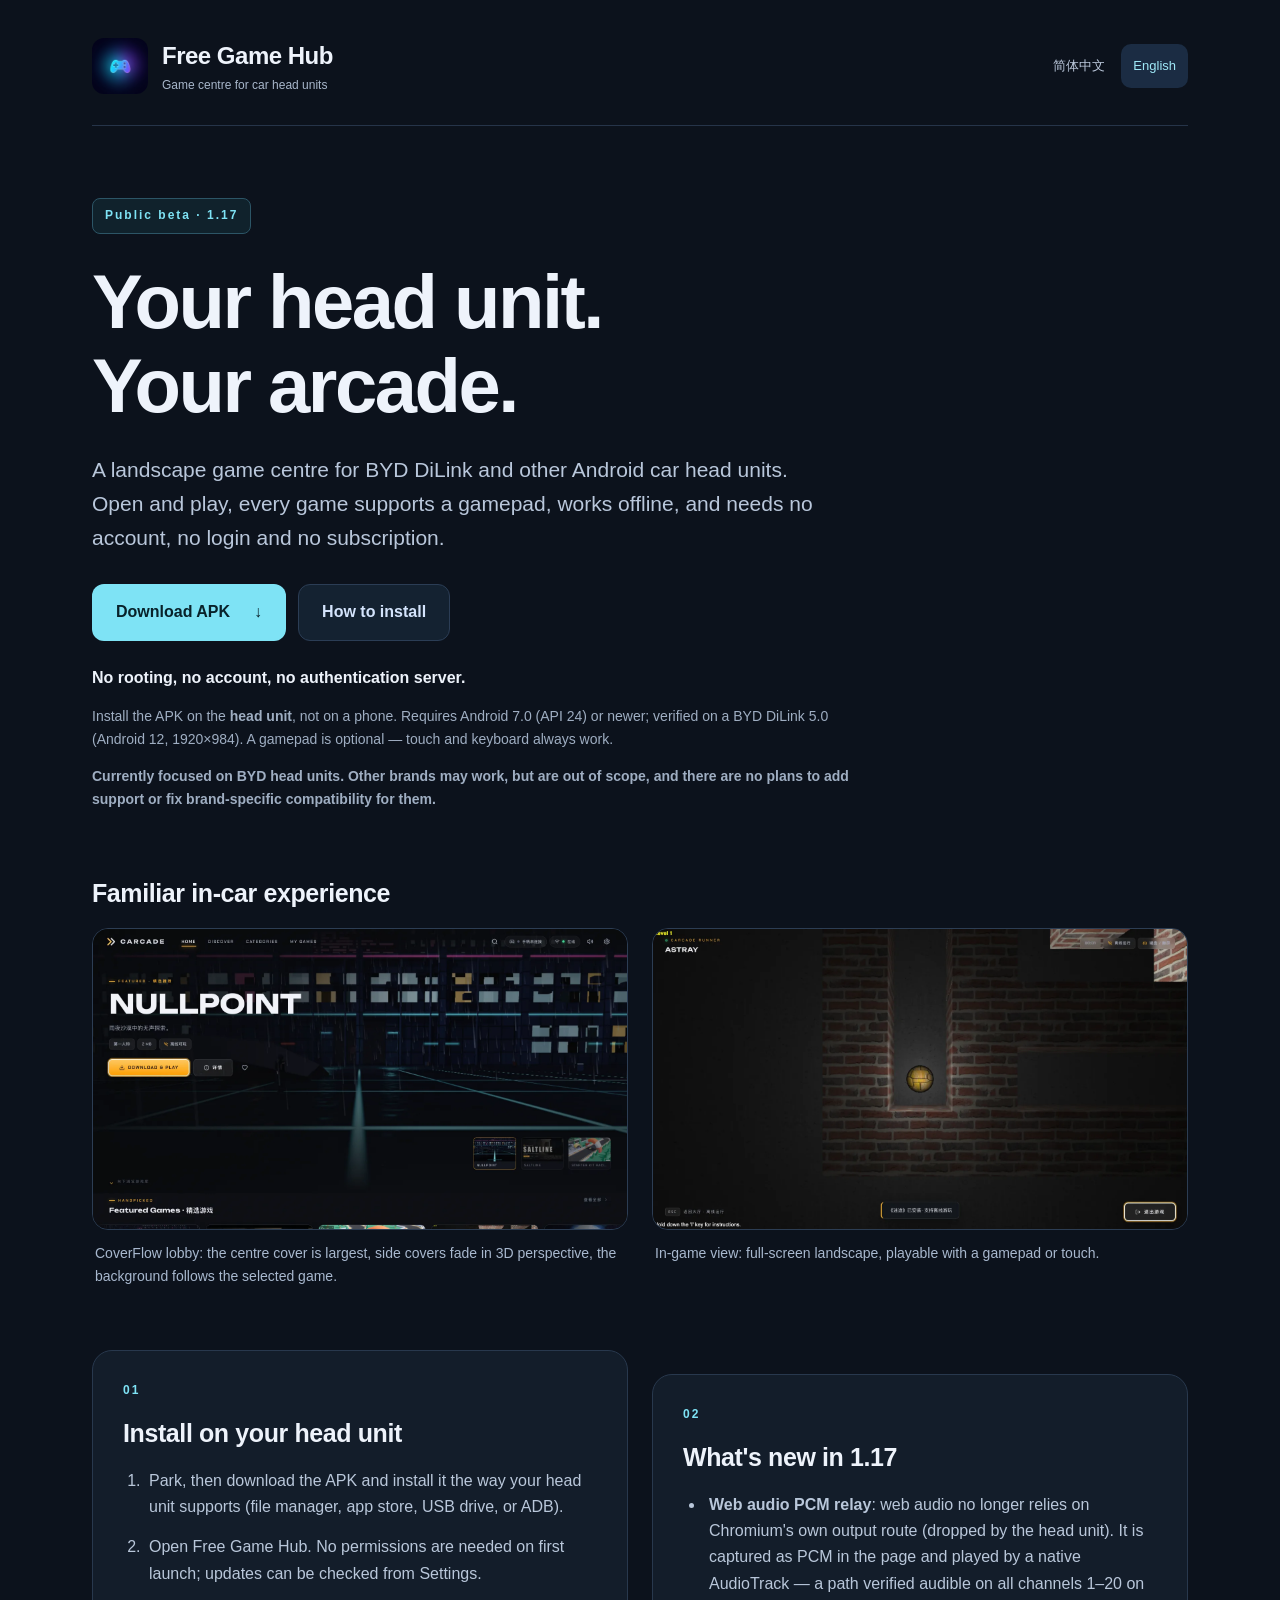
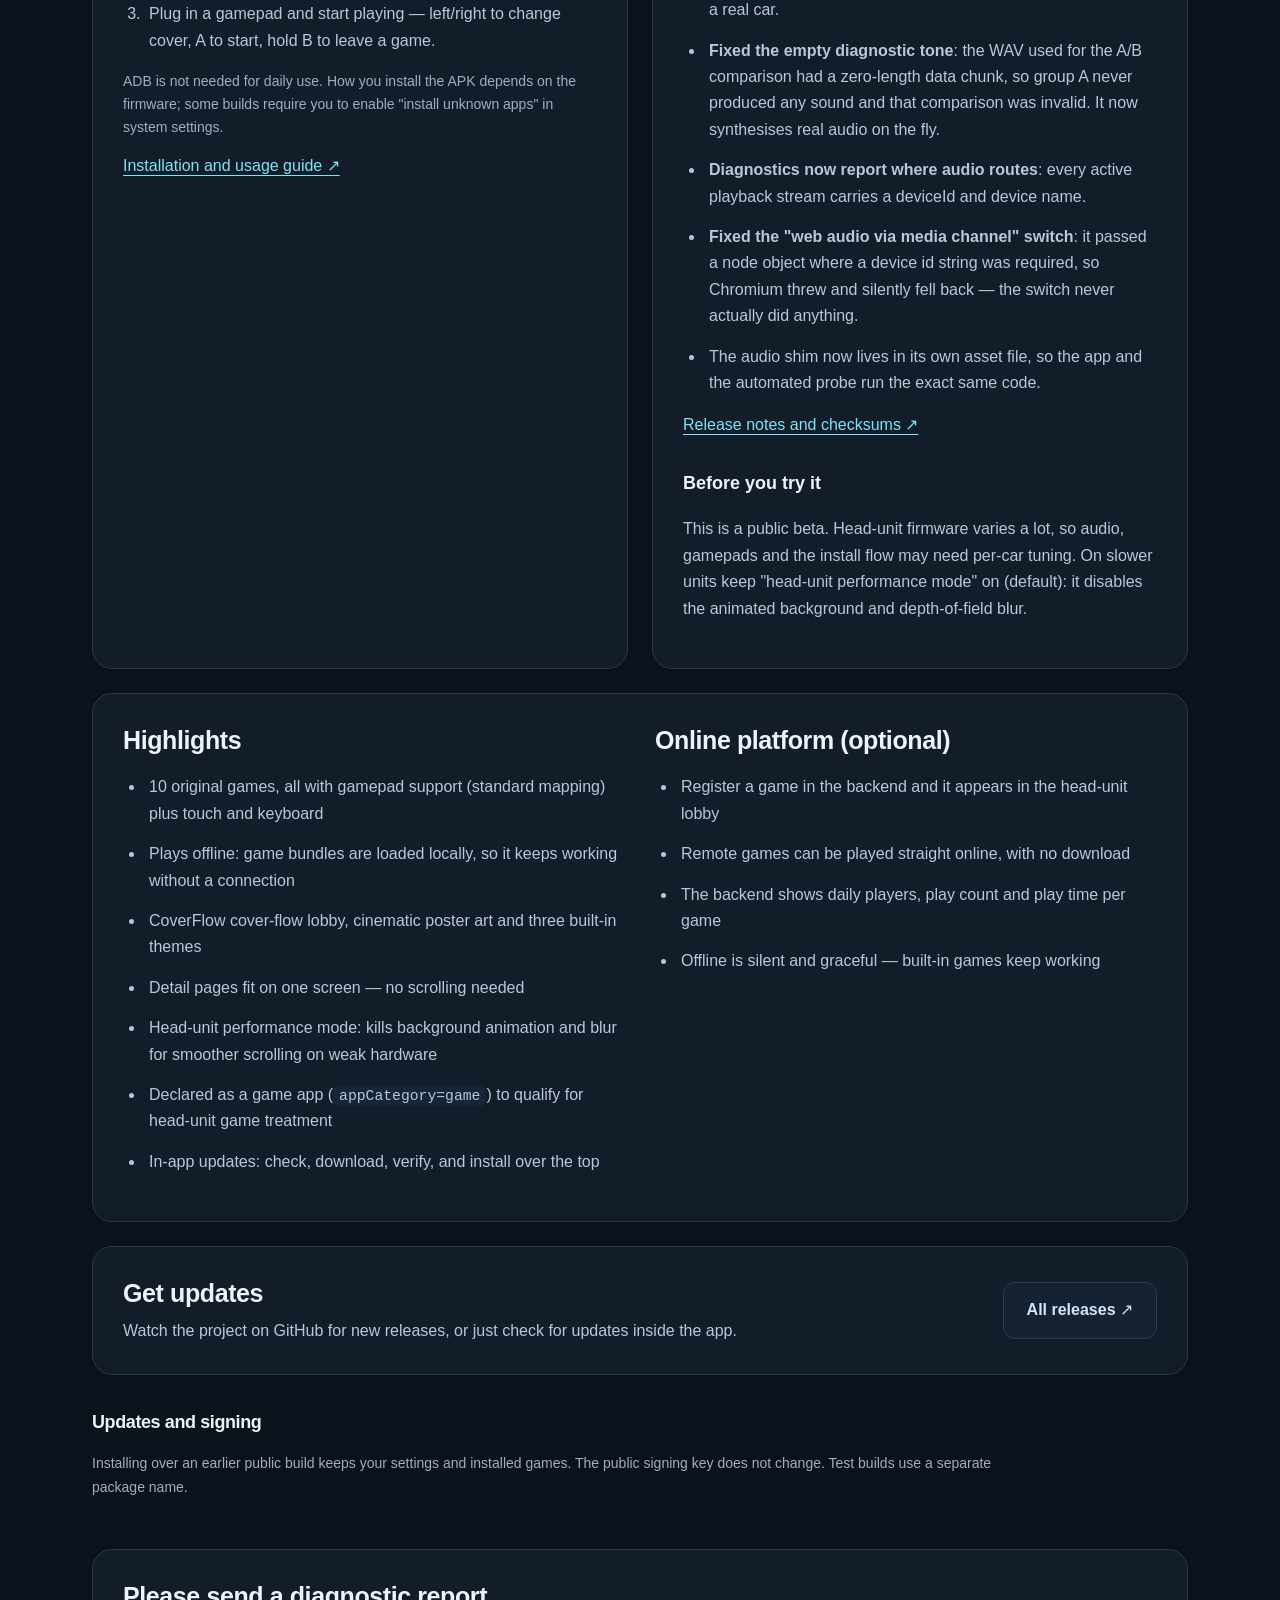
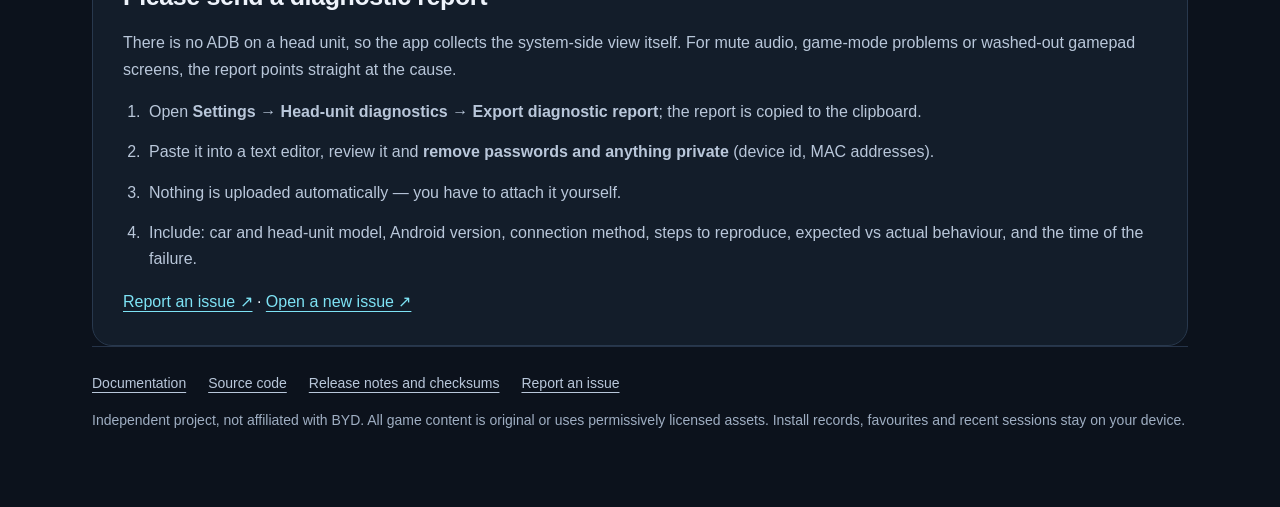
==== docs/en/index.html @ a425d10e "docs: 站点移到 docs/ 以启用 GitHub Pages（Pages 仅支持 / 或 /docs）" ====
<!doctype html>
<html lang="en" dir="ltr">
<head>
<meta charset="utf-8">
<meta name="viewport" content="width=device-width,initial-scale=1">
<title>Free Game Hub · Game centre for Android head units</title>
<meta name="description" content="Free Game Hub — a landscape game centre for BYD and other Android car head units. Open and play, full gamepad support, playable offline, no account required.">
<meta name="theme-color" content="#0c121c">
<link rel="icon" href="../assets/icon.png" type="image/png">
<link rel="stylesheet" href="../assets/site.css">
<script src="../assets/downloads.js" defer></script>
<link rel="canonical" href="https://hacksmo.github.io/free-game-hub/en/">
<meta property="og:title" content="Free Game Hub — Game centre for Android head units">
<meta property="og:description" content="Open and play. Full gamepad support, playable offline, no account.">
<meta property="og:image" content="https://hacksmo.github.io/free-game-hub/assets/lobby.webp">
<meta property="og:type" content="website">
</head>
<body><main>

<header>
  <a class="brand" href="../">
    <img src="../assets/icon.png" width="56" height="56" alt="">
    <span><strong>Free Game Hub</strong><small>Game centre for car head units</small></span>
  </a>
  <nav class="languages" aria-label="Language">
    <a href="../" lang="zh-Hans" hreflang="zh-Hans" dir="auto">简体中文</a>
    <a href="./" lang="en" hreflang="en" dir="auto" aria-current="page">English</a>
  </nav>
</header>

<section class="hero">
  <div class="meta">
    <span class="badge">Public beta · <bdi id="ver">1.17</bdi></span>
  </div>
  <h1>Your head unit.<br>Your arcade.</h1>
  <p class="intro">A landscape game centre for BYD DiLink and other Android car head units. Open and play, every game supports a gamepad, works offline, and needs no account, no login and no subscription.</p>
  <div class="actions">
    <a class="button" id="dl" href="https://github.com/hacksmo/free-game-hub/releases/latest">Download APK <span aria-hidden="true">↓</span></a>
    <a class="button secondary" href="#install">How to install</a>
  </div>
  <p class="promise">No rooting, no account, no authentication server.</p>
  <p class="note">Install the APK on the <strong>head unit</strong>, not on a phone. Requires Android 7.0 (API 24) or newer; verified on a BYD DiLink 5.0 (Android 12, 1920×984). A gamepad is optional — touch and keyboard always work.</p>
  <p class="note support-scope"><strong>Currently focused on BYD head units. Other brands may work, but are out of scope, and there are no plans to add support or fix brand-specific compatibility for them.</strong></p>
</section>

<section class="gallery">
  <h2>Familiar in-car experience</h2>
  <div class="screens">
    <figure>
      <a href="../assets/lobby.webp"><img src="../assets/lobby.webp" width="1600" height="900" loading="lazy" alt="CoverFlow lobby: the centre cover is largest, side covers fade in 3D perspective, the background follows the selected game."></a>
      <figcaption>CoverFlow lobby: the centre cover is largest, side covers fade in 3D perspective, the background follows the selected game.</figcaption>
    </figure>
    <figure>
      <a href="../assets/game.webp"><img src="../assets/game.webp" width="1600" height="900" loading="lazy" alt="In-game view: full-screen landscape, playable with a gamepad or touch."></a>
      <figcaption>In-game view: full-screen landscape, playable with a gamepad or touch.</figcaption>
    </figure>
  </div>
</section>

<div class="grid">
  <section class="card" id="install">
    <span class="eyebrow">01</span>
    <h2>Install on your head unit</h2>
    <ol>
      <li>Park, then download the APK and install it the way your head unit supports (file manager, app store, USB drive, or ADB).</li>
      <li>Open Free Game Hub. No permissions are needed on first launch; updates can be checked from Settings.</li>
      <li>Plug in a gamepad and start playing — left/right to change cover, A to start, hold B to leave a game.</li>
    </ol>
    <p class="note">ADB is not needed for daily use. How you install the APK depends on the firmware; some builds require you to enable "install unknown apps" in system settings.</p>
    <a href="https://github.com/hacksmo/free-game-hub#下载与安装">Installation and usage guide ↗</a>
  </section>

  <section class="card">
    <span class="eyebrow">02</span>
    <h2>What's new in 1.17</h2>
    <ul>
      <li><strong>Web audio PCM relay</strong>: web audio no longer relies on Chromium's own output route (dropped by the head unit). It is captured as PCM in the page and played by a native AudioTrack — a path verified audible on all channels 1–20 on a real car.</li>
      <li><strong>Fixed the empty diagnostic tone</strong>: the WAV used for the A/B comparison had a zero-length data chunk, so group A never produced any sound and that comparison was invalid. It now synthesises real audio on the fly.</li>
      <li><strong>Diagnostics now report where audio routes</strong>: every active playback stream carries a deviceId and device name.</li>
      <li><strong>Fixed the "web audio via media channel" switch</strong>: it passed a node object where a device id string was required, so Chromium threw and silently fell back — the switch never actually did anything.</li>
      <li>The audio shim now lives in its own asset file, so the app and the automated probe run the exact same code.</li>
    </ul>
    <a href="https://github.com/hacksmo/free-game-hub/releases/tag/v1.17">Release notes and checksums ↗</a>
    <h3>Before you try it</h3>
    <p>This is a public beta. Head-unit firmware varies a lot, so audio, gamepads and the install flow may need per-car tuning. On slower units keep "head-unit performance mode" on (default): it disables the animated background and depth-of-field blur.</p>
  </section>
</div>

<section class="card">
  <div class="grid2">
    <div>
      <h2>Highlights</h2>
      <ul>
        <li>10 original games, all with gamepad support (standard mapping) plus touch and keyboard</li>
        <li>Plays offline: game bundles are loaded locally, so it keeps working without a connection</li>
        <li>CoverFlow cover-flow lobby, cinematic poster art and three built-in themes</li>
        <li>Detail pages fit on one screen — no scrolling needed</li>
        <li>Head-unit performance mode: kills background animation and blur for smoother scrolling on weak hardware</li>
        <li>Declared as a game app (<code>appCategory=game</code>) to qualify for head-unit game treatment</li>
        <li>In-app updates: check, download, verify, and install over the top</li>
      </ul>
    </div>
    <div>
      <h2>Online platform (optional)</h2>
      <ul>
        <li>Register a game in the backend and it appears in the head-unit lobby</li>
        <li>Remote games can be played straight online, with no download</li>
        <li>The backend shows daily players, play count and play time per game</li>
        <li>Offline is silent and graceful — built-in games keep working</li>
      </ul>
    </div>
  </div>
</section>

<section class="card updates">
  <div>
    <h2>Get updates</h2>
    <p>Watch the project on GitHub for new releases, or just check for updates inside the app.</p>
  </div>
  <a class="button secondary" href="https://github.com/hacksmo/free-game-hub/releases">All releases ↗</a>
</section>

<section class="signing">
  <h2>Updates and signing</h2>
  <p>Installing over an earlier public build keeps your settings and installed games. The public signing key does not change. Test builds use a separate package name.</p>
</section>

<section class="card">
  <h2>Please send a diagnostic report</h2>
  <p>There is no ADB on a head unit, so the app collects the system-side view itself. For mute audio, game-mode problems or washed-out gamepad screens, the report points straight at the cause.</p>
  <ol>
    <li>Open <strong>Settings → Head-unit diagnostics → Export diagnostic report</strong>; the report is copied to the clipboard.</li>
    <li>Paste it into a text editor, review it and <strong>remove passwords and anything private</strong> (device id, MAC addresses).</li>
    <li>Nothing is uploaded automatically — you have to attach it yourself.</li>
    <li>Include: car and head-unit model, Android version, connection method, steps to reproduce, expected vs actual behaviour, and the time of the failure.</li>
  </ol>
  <a href="https://github.com/hacksmo/free-game-hub/issues">Report an issue ↗</a> · <a href="https://github.com/hacksmo/free-game-hub/issues/new">Open a new issue ↗</a>
</section>

<footer>
  <nav>
    <a href="https://github.com/hacksmo/free-game-hub/blob/main/README.md">Documentation</a>
    <a href="https://github.com/hacksmo/free-game-hub">Source code</a>
    <a href="https://github.com/hacksmo/free-game-hub/releases/tag/v1.17">Release notes and checksums</a>
    <a href="https://github.com/hacksmo/free-game-hub/issues">Report an issue</a>
  </nav>
  <p>Independent project, not affiliated with BYD. All game content is original or uses permissively licensed assets. Install records, favourites and recent sessions stay on your device.</p>
</footer>

</main></body></html>
---- docs/assets/site.css ----
/* Free Game Hub 站点样式 —— 参考 DiPlay 的深色单页风格，但配色走项目的霓虹街机主题。 */

:root {
  color-scheme: dark;
  font-family: Inter, -apple-system, BlinkMacSystemFont, "Segoe UI", "PingFang SC",
               "Microsoft YaHei", Arial, sans-serif;
  background: #0c121c;
  color: #eef3fb;
  font-synthesis: none;
}

* { box-sizing: border-box; }
html { scroll-behavior: smooth; }
body { margin: 0; line-height: 1.65; }

main { max-width: 1160px; margin: auto; padding: 36px 32px; }

a { color: #7ee3f5; text-underline-offset: 4px; }
a:focus-visible { outline: 3px solid #7ee3f5; outline-offset: 5px; }

/* ---- 页头 ---- */
header {
  display: flex; align-items: center; justify-content: space-between;
  gap: 24px; flex-wrap: wrap;
  padding-bottom: 30px; border-bottom: 1px solid #263449;
}
.brand { display: flex; align-items: center; gap: 14px; text-decoration: none; color: inherit; }
.brand img { border-radius: 12px; }
.brand strong { font-size: 24px; letter-spacing: -.5px; }
.brand small { display: block; color: #a8b7cb; font-size: 12px; }
.languages { display: flex; flex-wrap: wrap; gap: 4px; }
.languages a {
  font-size: 13px; min-height: 44px; display: flex; align-items: center;
  padding: 8px 12px; border-radius: 10px; text-decoration: none; color: #bdcadd;
}
.languages a[aria-current] { background: #1b2c43; color: #9fe8f7; }

/* ---- 首屏 ---- */
.hero { padding: 72px 0 52px; max-width: 850px; }
.badge, .eyebrow { font-size: 12px; font-weight: 700; letter-spacing: 2px; color: #7ee3f5; }
.badge { padding: 7px 12px; background: #10222c; border: 1px solid #2c5566; border-radius: 8px; }

h1 { font-size: clamp(40px, 6.5vw, 76px); line-height: 1.1; letter-spacing: -2.5px; margin: 26px 0; }
h2 { font-size: 25px; line-height: 1.3; letter-spacing: -.4px; margin: 0 0 18px; }
h3 { font-size: 18px; margin-top: 30px; }
.intro { font-size: 21px; line-height: 1.6; color: #b9c7db; max-width: 740px; }

.actions { display: flex; gap: 12px; flex-wrap: wrap; margin: 30px 0 24px; }
.button {
  display: inline-flex; align-items: center; justify-content: center; gap: 24px;
  background: #7ee3f5; color: #08222a; border: 1px solid transparent;
  border-radius: 12px; padding: 14px 23px; min-height: 52px;
  text-decoration: none; font-weight: 650;
}
.button:hover { background: #a2edfa; }
.button.secondary { background: #142231; border-color: #2b3d55; color: #d4e4fc; }
.button.secondary:hover { background: #1d3145; }

.promise { font-size: 16px; font-weight: 600; margin-bottom: 8px; }
.note { font-size: 14px; color: #9faec2; max-width: 760px; }
code {
  font-family: ui-monospace, Menlo, Consolas, monospace;
  font-size: .92em; background: #17253a; padding: 2px 6px; border-radius: 5px;
}

/* ---- 截图 ---- */
.gallery { margin-bottom: 50px; }
.screens { display: grid; grid-template-columns: 1fr 1fr; gap: 24px; }
figure { margin: 0; min-width: 0; }
figure img {
  width: 100%; height: auto; display: block;
  border: 1px solid #2c3d53; border-radius: 16px; background: #121b29;
}
figcaption { font-size: 14px; color: #a8b8ce; padding: 12px 3px; }

/* ---- 卡片 ---- */
.grid { display: grid; grid-template-columns: 1fr 1fr; gap: 24px; }
.grid2 { display: grid; grid-template-columns: 1fr 1fr; gap: 30px; }
.card { background: #131d2a; border: 1px solid #28384d; border-radius: 20px; padding: 30px; }
.card + .card, .grid + .card, .card + .grid { margin-top: 24px; }
.eyebrow { display: block; margin-bottom: 16px; }

li { padding-inline-start: 4px; margin-bottom: 14px; }
ol, ul { padding-inline-start: 22px; color: #b9c7da; }
.card p { color: #b9c7da; }
.card p.note { color: #9faec2; }
/* 完整诊断 URL 在窄屏也要能读 */
.card p { overflow-wrap: anywhere; }

/* ---- 更新条 ---- */
.updates { display: flex; align-items: center; justify-content: space-between; gap: 28px; margin-top: 24px; }
.updates h2 { margin-bottom: 8px; }
.updates p { margin: 0; }
.updates .button { flex-shrink: 0; }

/* ---- 签名与页脚 ---- */
.signing { padding: 36px 0; max-width: 900px; }
.signing h2 { font-size: 18px; }
.signing p, footer { font-size: 14px; color: #9faec2; }
footer { border-top: 1px solid #263449; padding: 25px 0; }
footer nav { display: flex; flex-wrap: wrap; gap: 22px; }
footer a { color: #b9c7da; }

/* ---- 版本号旁的下载量 ---- */
.meta { display: flex; flex-wrap: wrap; align-items: center; gap: 10px; }
.downloads {
  font-size: 13px; color: #b9c7db; padding: 6px 12px;
  border: 1px solid #263449; border-radius: 8px;
}
.downloads bdi { color: #eef3fb; font-weight: 700; font-variant-numeric: tabular-nums; }

@media (max-width: 700px) {
  main { padding: 24px 20px; }
  .hero { padding: 42px 0 30px; }
  h1 { letter-spacing: -1px; }
  .intro { font-size: 18px; }
  .screens, .grid, .grid2 { grid-template-columns: 1fr; }
  .card { padding: 24px; }
  .updates { align-items: flex-start; flex-direction: column; }
  header { gap: 18px; }
  .languages a { padding: 8px 10px; }
  .gallery { margin-bottom: 32px; }
}

@media (prefers-reduced-motion: reduce) {
  html { scroll-behavior: auto; }
}
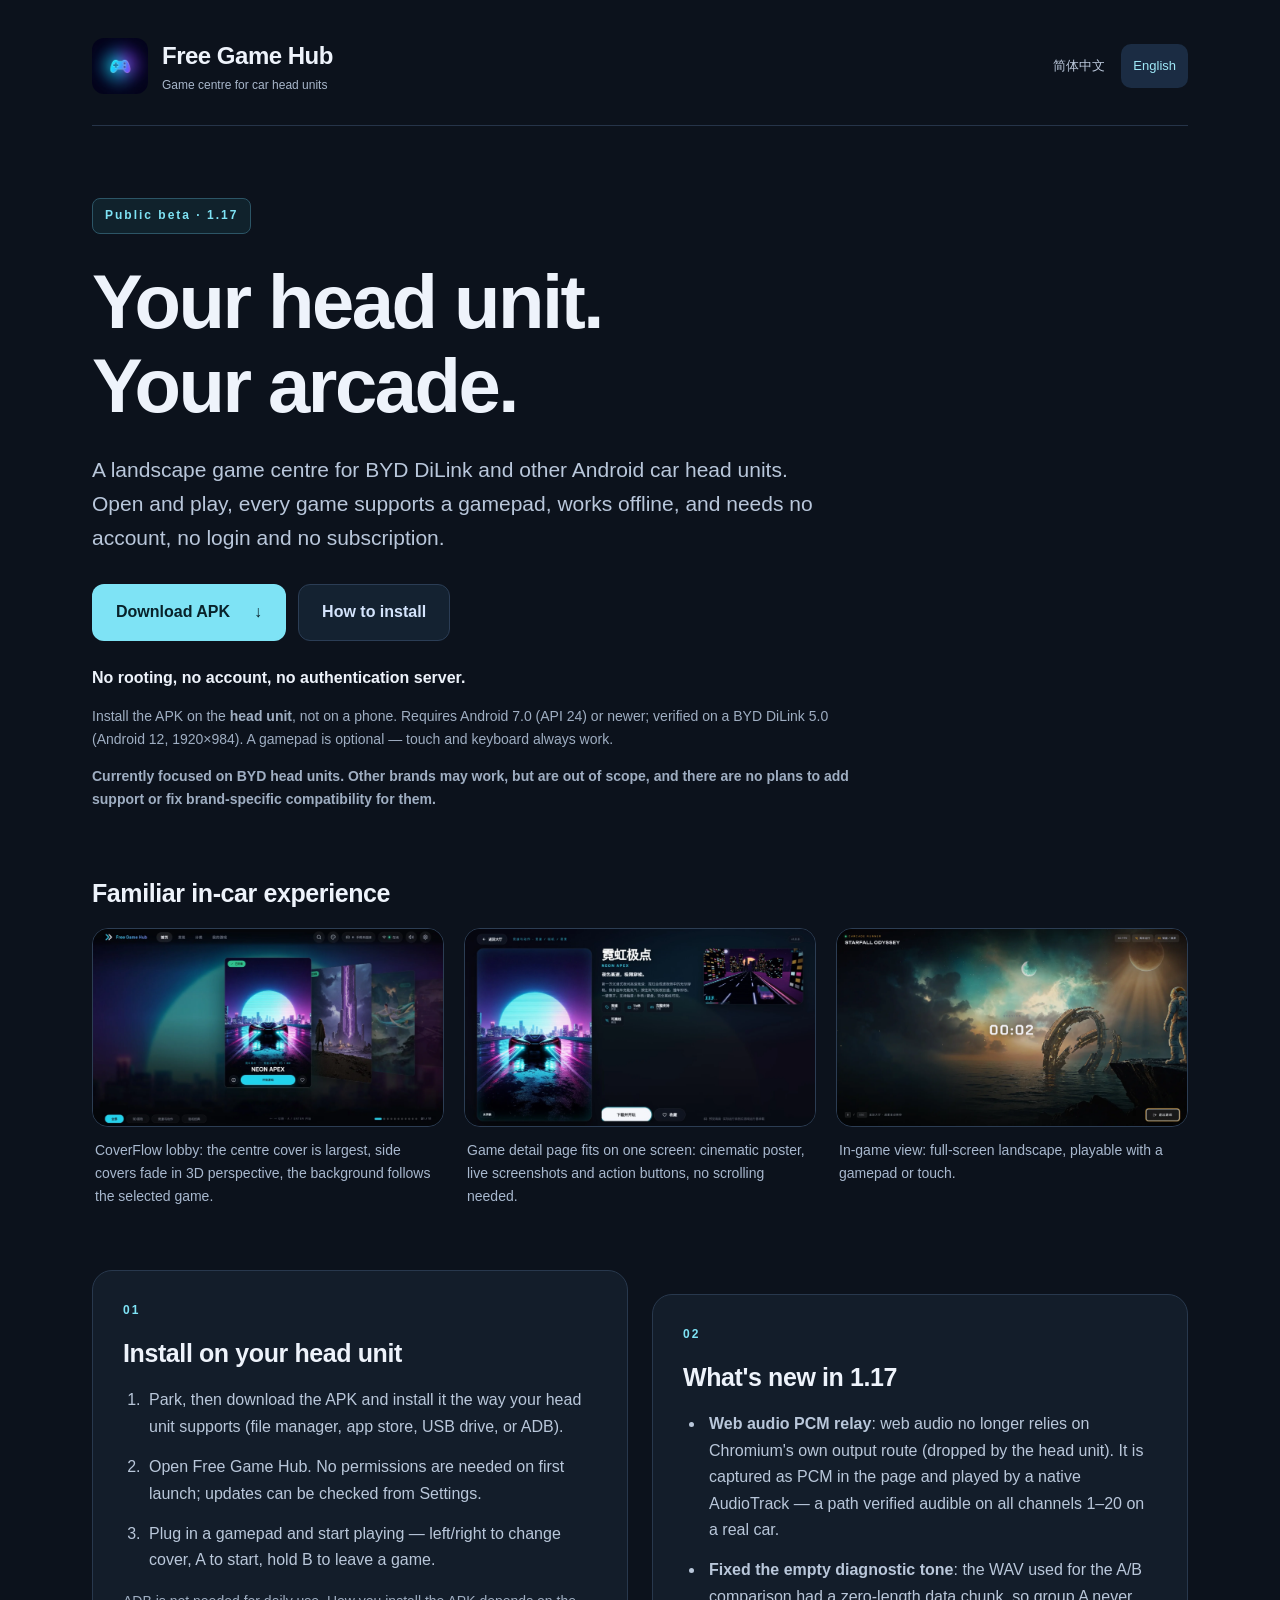
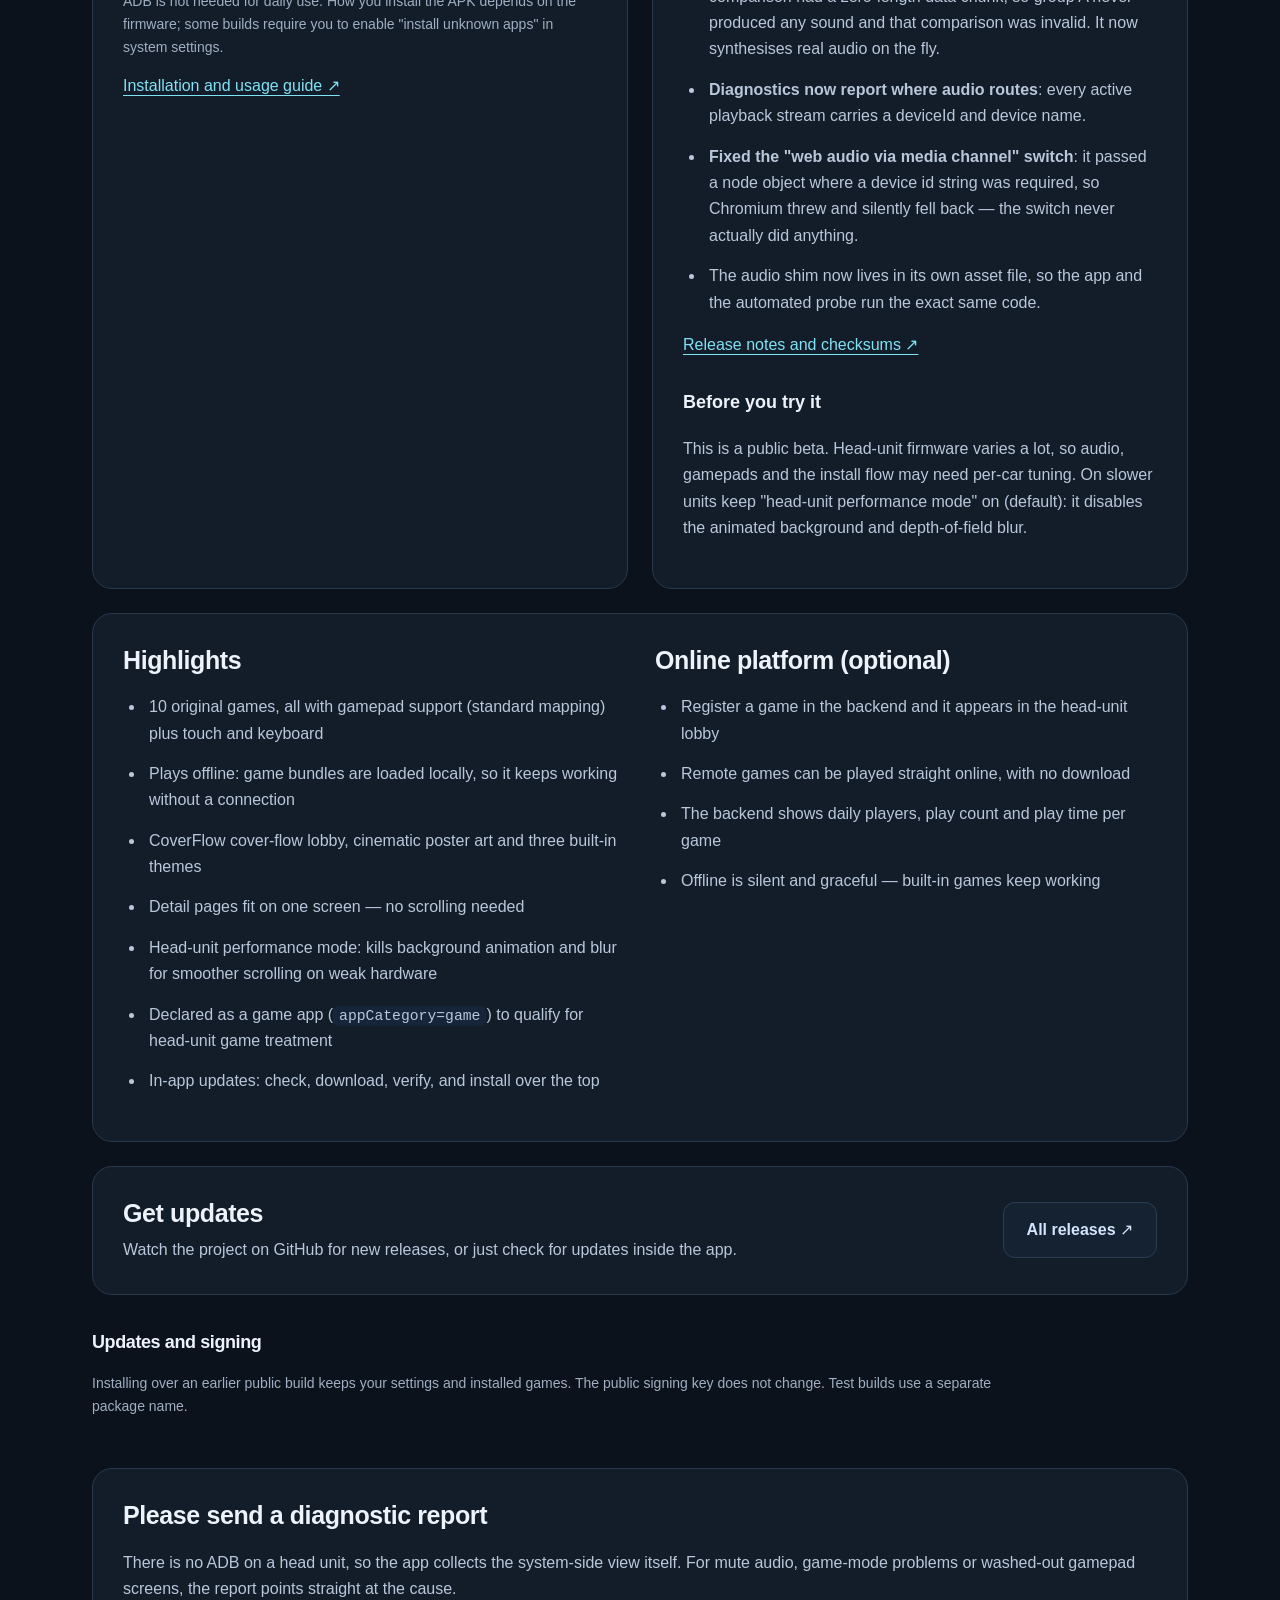
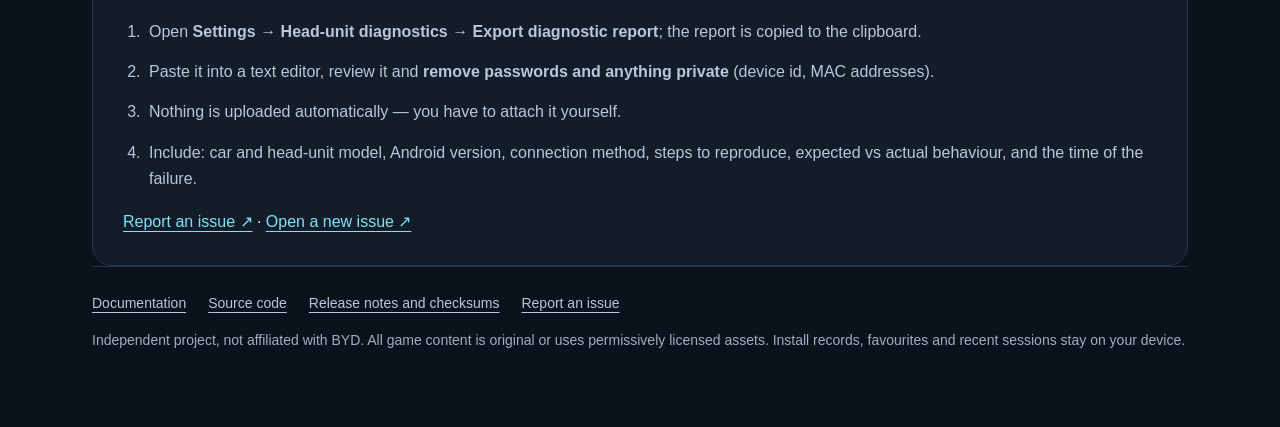
==== commit 24d15ab5: "docs(站点): 换成最漂亮的三张实机图（大厅传送带/霓虹极点详情页/游戏内画面） - 大厅改用 v16-lobby-neon：NEON APEX 中央封面 + 两侧 3D 透视 + 背景光晕 - " ====
--- a/docs/en/index.html
+++ b/docs/en/index.html
@@ -47,11 +47,15 @@
   <h2>Familiar in-car experience</h2>
   <div class="screens">
     <figure>
-      <a href="../assets/lobby.webp"><img src="../assets/lobby.webp" width="1600" height="900" loading="lazy" alt="CoverFlow lobby: the centre cover is largest, side covers fade in 3D perspective, the background follows the selected game."></a>
+      <a href="../assets/lobby.webp"><img src="../assets/lobby.webp" width="1800" height="1013" loading="lazy" alt="CoverFlow lobby: the centre cover is largest, side covers fade in 3D perspective, the background follows the selected game."></a>
       <figcaption>CoverFlow lobby: the centre cover is largest, side covers fade in 3D perspective, the background follows the selected game.</figcaption>
     </figure>
     <figure>
-      <a href="../assets/game.webp"><img src="../assets/game.webp" width="1600" height="900" loading="lazy" alt="In-game view: full-screen landscape, playable with a gamepad or touch."></a>
+      <a href="../assets/detail.webp"><img src="../assets/detail.webp" width="1800" height="1013" loading="lazy" alt="Game detail page fits on one screen: cinematic poster, live screenshots and action buttons, no scrolling needed."></a>
+      <figcaption>Game detail page fits on one screen: cinematic poster, live screenshots and action buttons, no scrolling needed.</figcaption>
+    </figure>
+    <figure>
+      <a href="../assets/game.webp"><img src="../assets/game.webp" width="1800" height="1013" loading="lazy" alt="In-game view: full-screen landscape, playable with a gamepad or touch."></a>
       <figcaption>In-game view: full-screen landscape, playable with a gamepad or touch.</figcaption>
     </figure>
   </div>
--- a/docs/assets/site.css
+++ b/docs/assets/site.css
@@ -65,7 +65,8 @@
 
 /* ---- 截图 ---- */
 .gallery { margin-bottom: 50px; }
-.screens { display: grid; grid-template-columns: 1fr 1fr; gap: 24px; }
+/* 三张图并排：大厅 / 详情页 / 游戏内 */
+.screens { display: grid; grid-template-columns: repeat(3, 1fr); gap: 20px; }
 figure { margin: 0; min-width: 0; }
 figure img {
   width: 100%; height: auto; display: block;
@@ -109,6 +110,12 @@
 }
 .downloads bdi { color: #eef3fb; font-weight: 700; font-variant-numeric: tabular-nums; }
 
+/* 中屏：截图改两列（大厅那张仍占满整行，它是主视觉） */
+@media (max-width: 980px) {
+  .screens { grid-template-columns: 1fr 1fr; }
+  .screens figure:first-child { grid-column: 1 / -1; }
+}
+
 @media (max-width: 700px) {
   main { padding: 24px 20px; }
   .hero { padding: 42px 0 30px; }
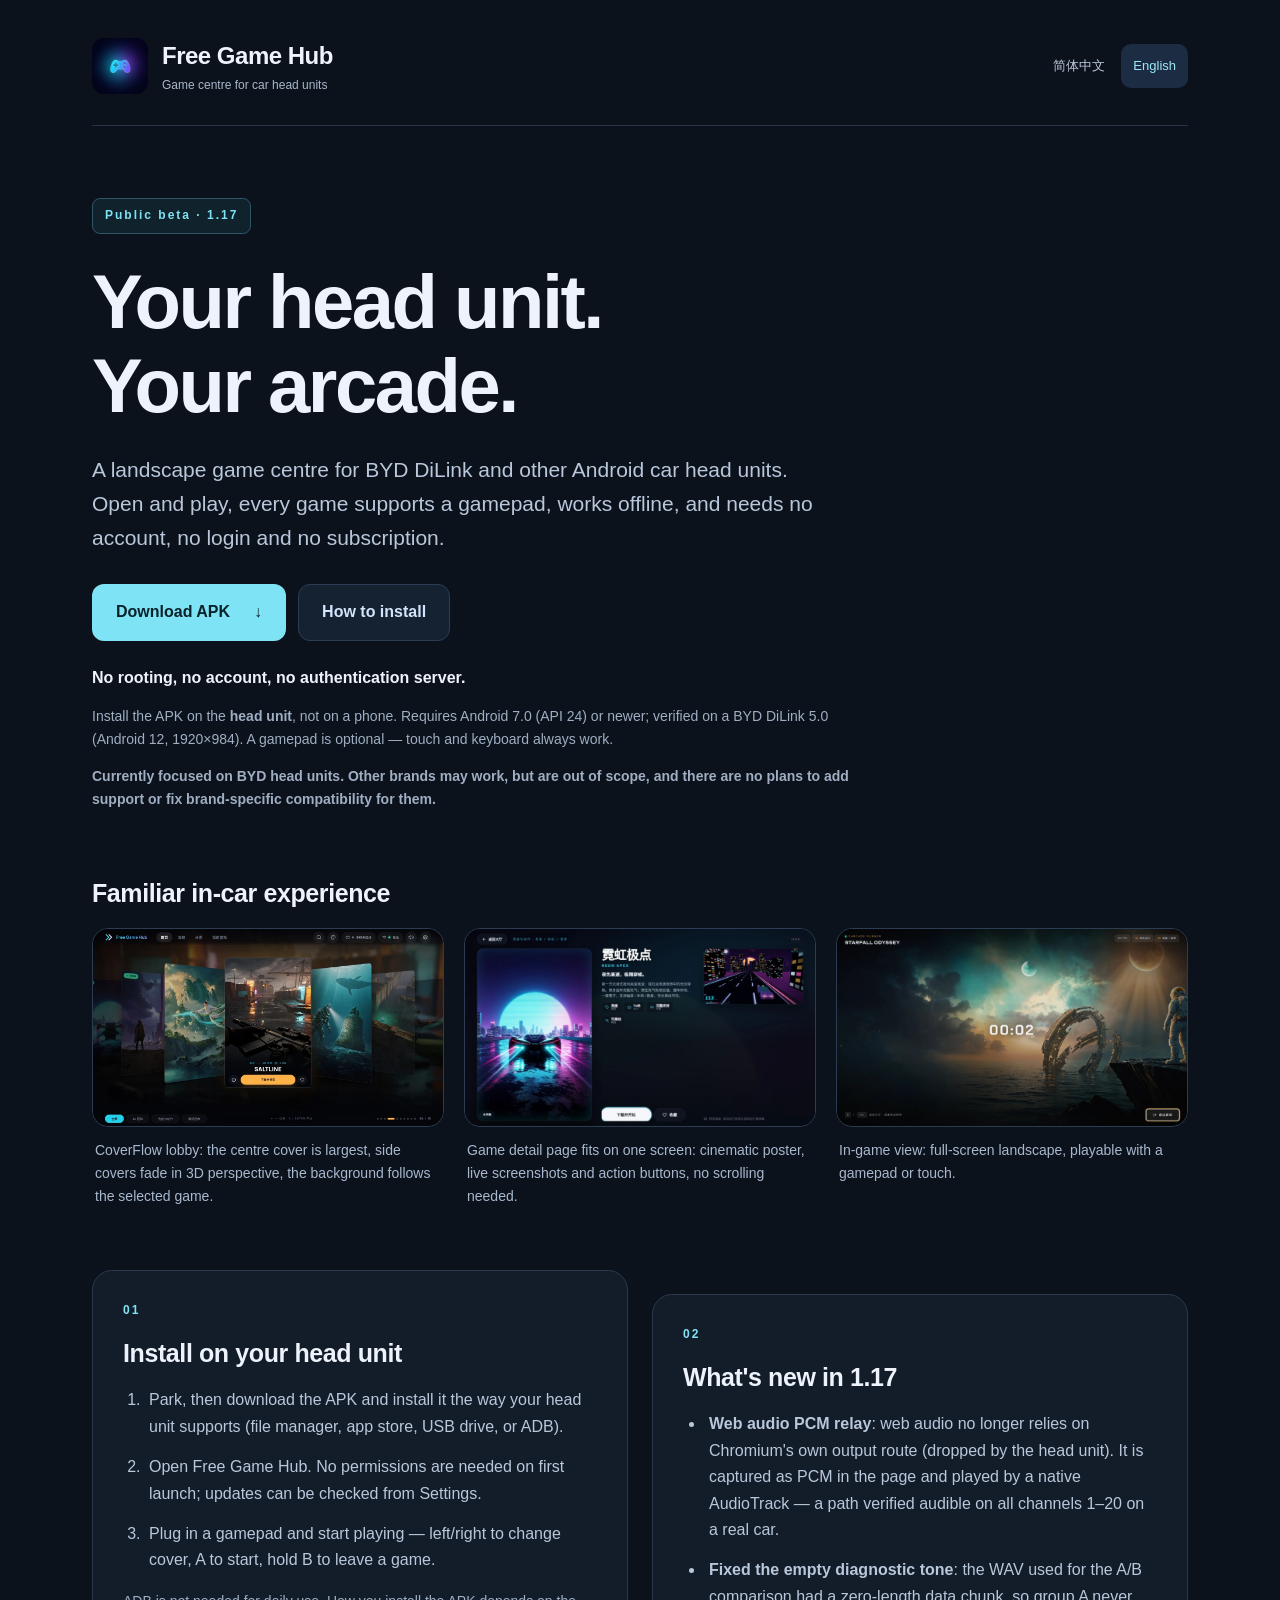
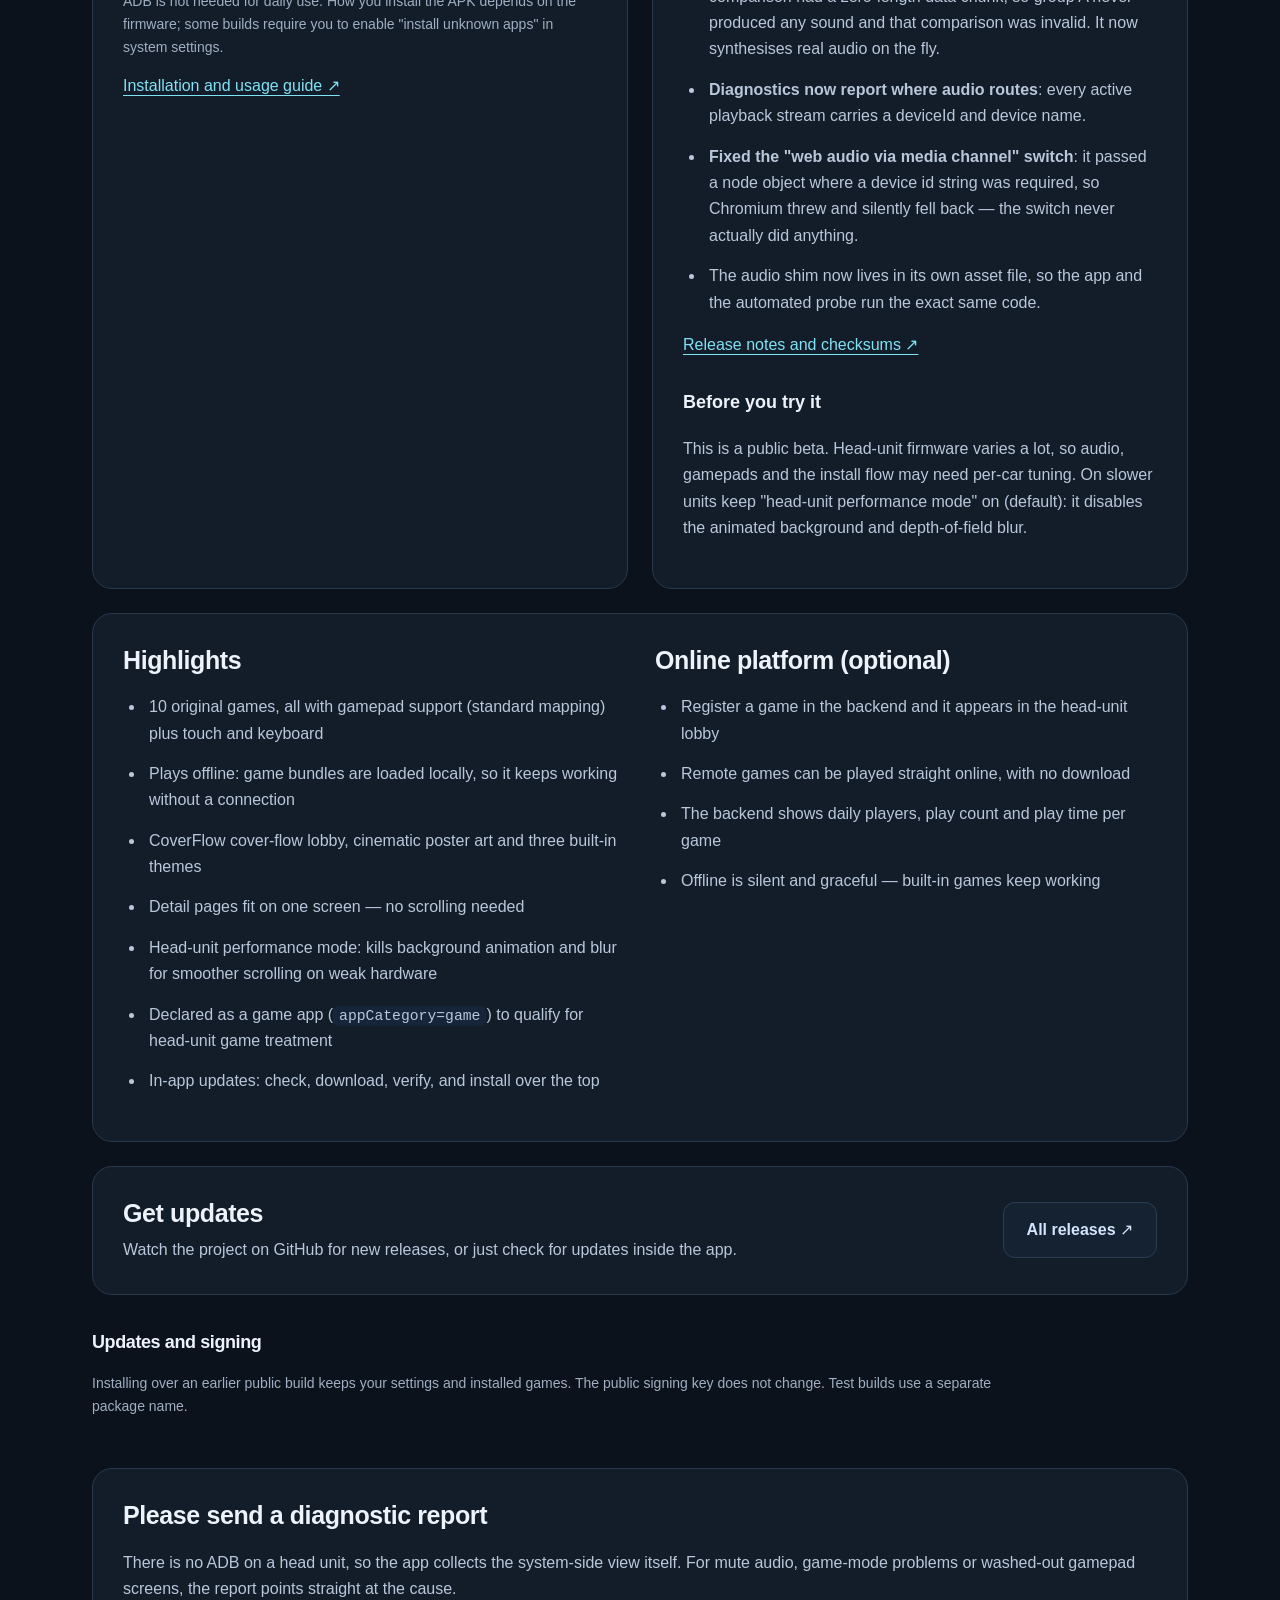
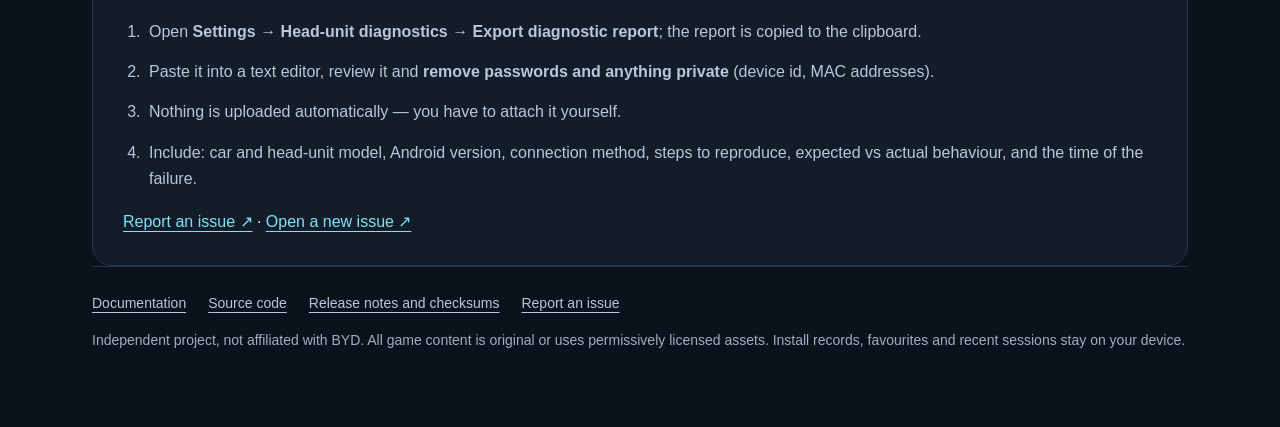
==== commit 2a65fc67: "docs(站点): 大厅图换成中心卡片居中、左右对称的 CoverFlow 构图 原图 NEON APEX 偏左，右侧卡片多、左侧空，视觉不平衡。 改用 cf-switched：SALTLINE 正中" ====
--- a/docs/en/index.html
+++ b/docs/en/index.html
@@ -47,7 +47,7 @@
   <h2>Familiar in-car experience</h2>
   <div class="screens">
     <figure>
-      <a href="../assets/lobby.webp"><img src="../assets/lobby.webp" width="1800" height="1013" loading="lazy" alt="CoverFlow lobby: the centre cover is largest, side covers fade in 3D perspective, the background follows the selected game."></a>
+      <a href="../assets/lobby.webp"><img src="../assets/lobby.webp" width="1280" height="720" loading="lazy" alt="CoverFlow lobby: the centre cover is largest, side covers fade in 3D perspective, the background follows the selected game."></a>
       <figcaption>CoverFlow lobby: the centre cover is largest, side covers fade in 3D perspective, the background follows the selected game.</figcaption>
     </figure>
     <figure>
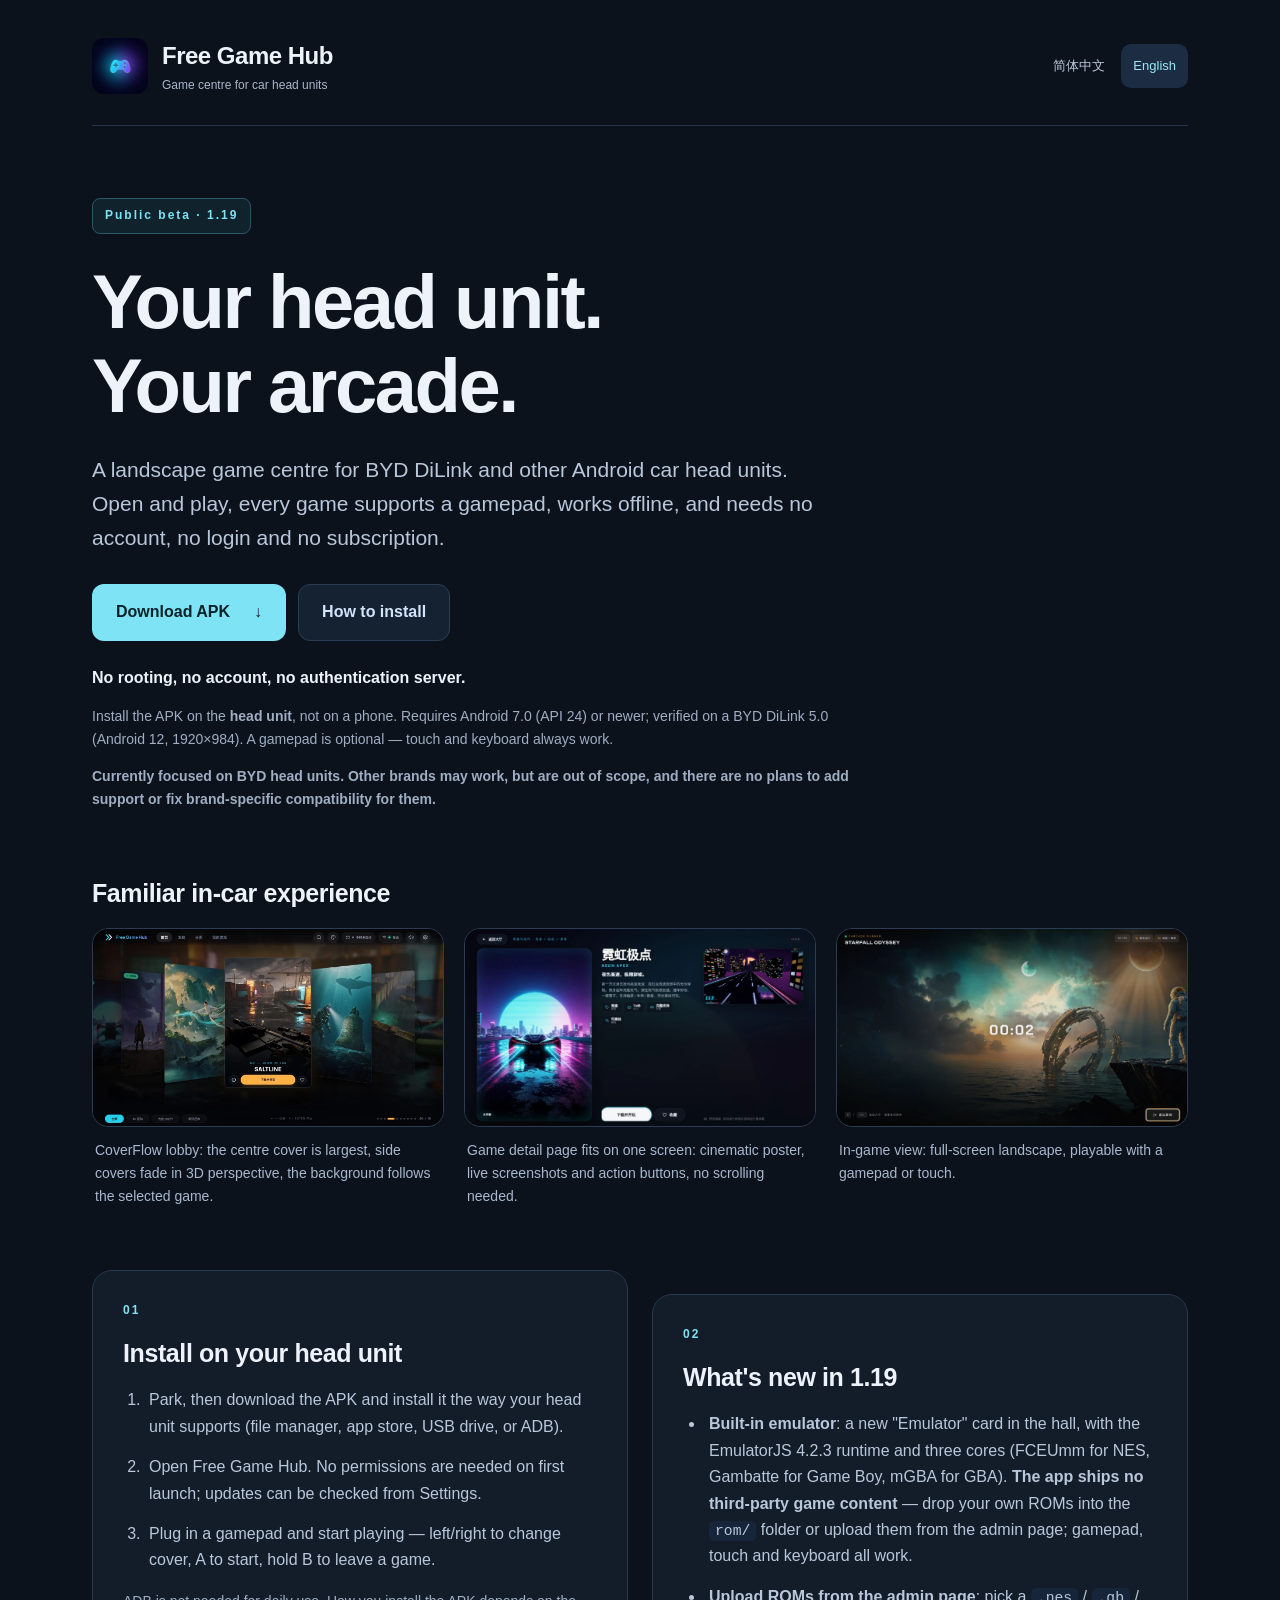
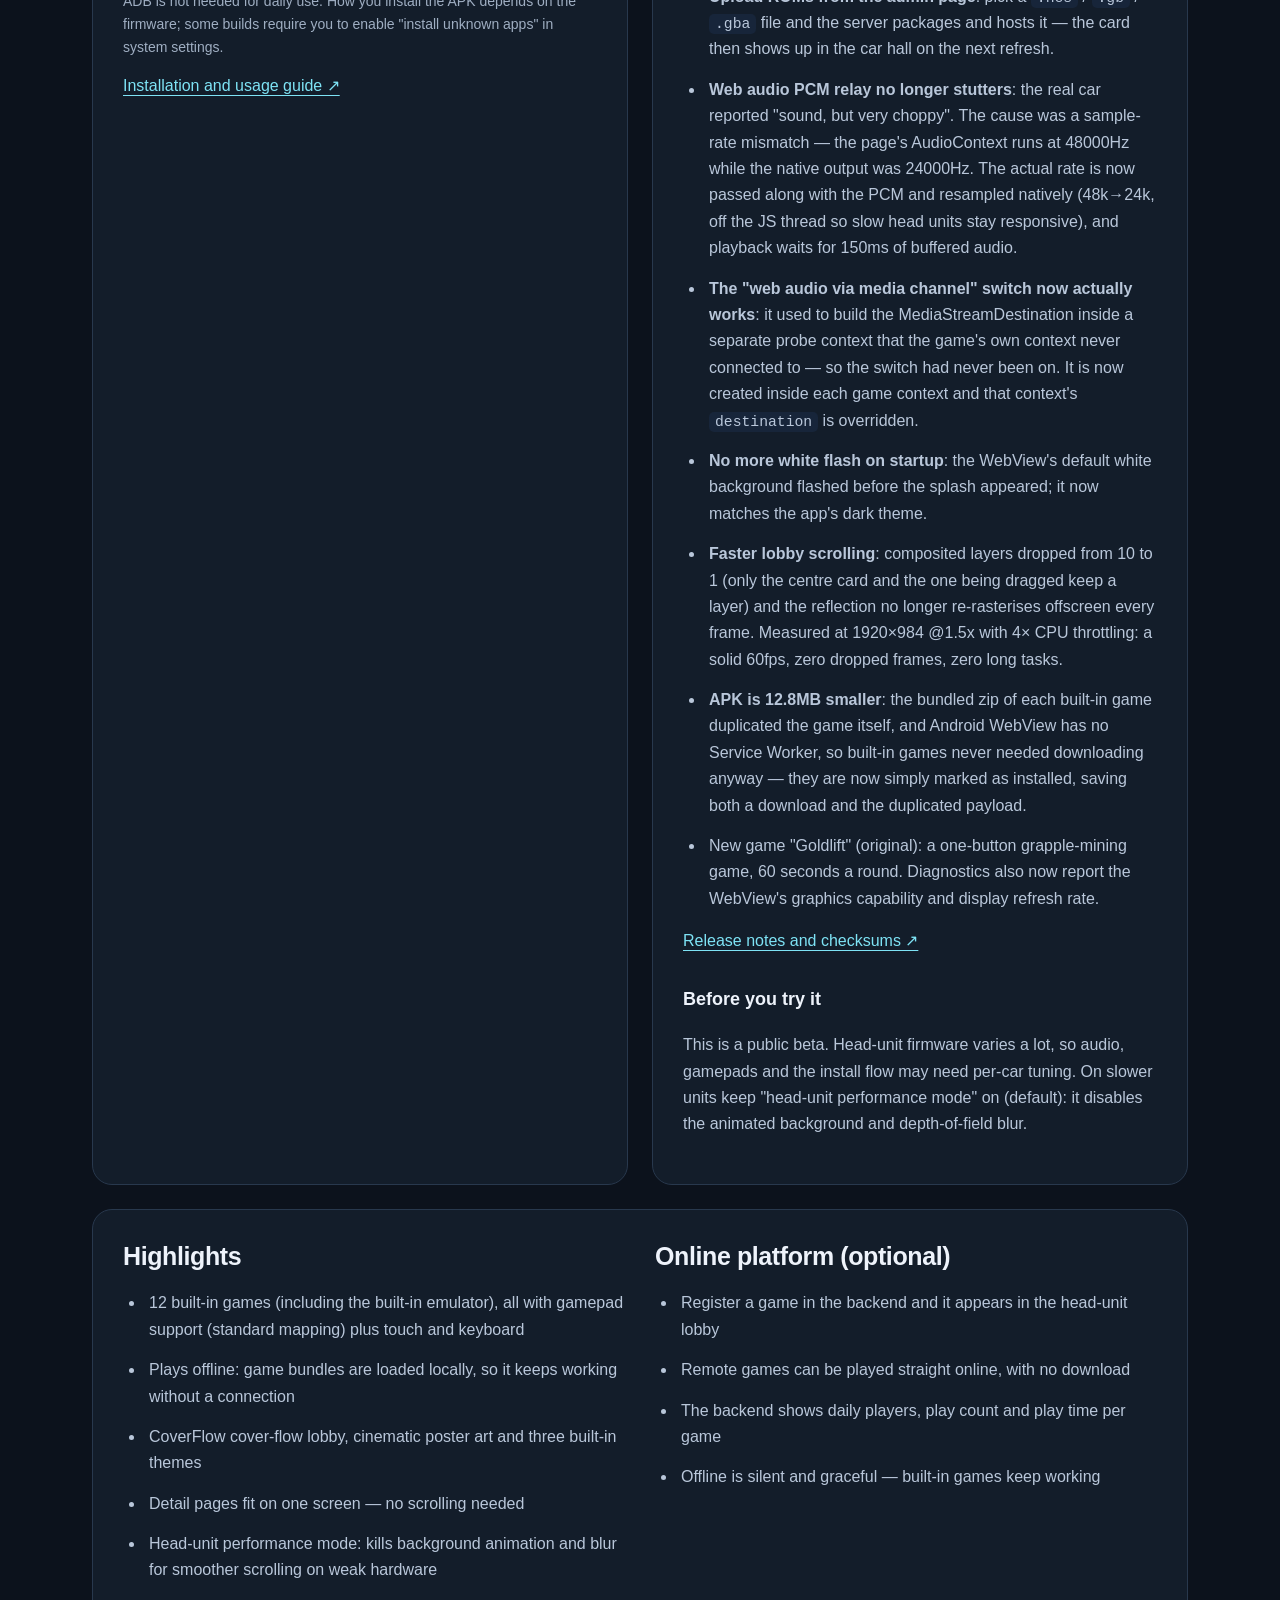
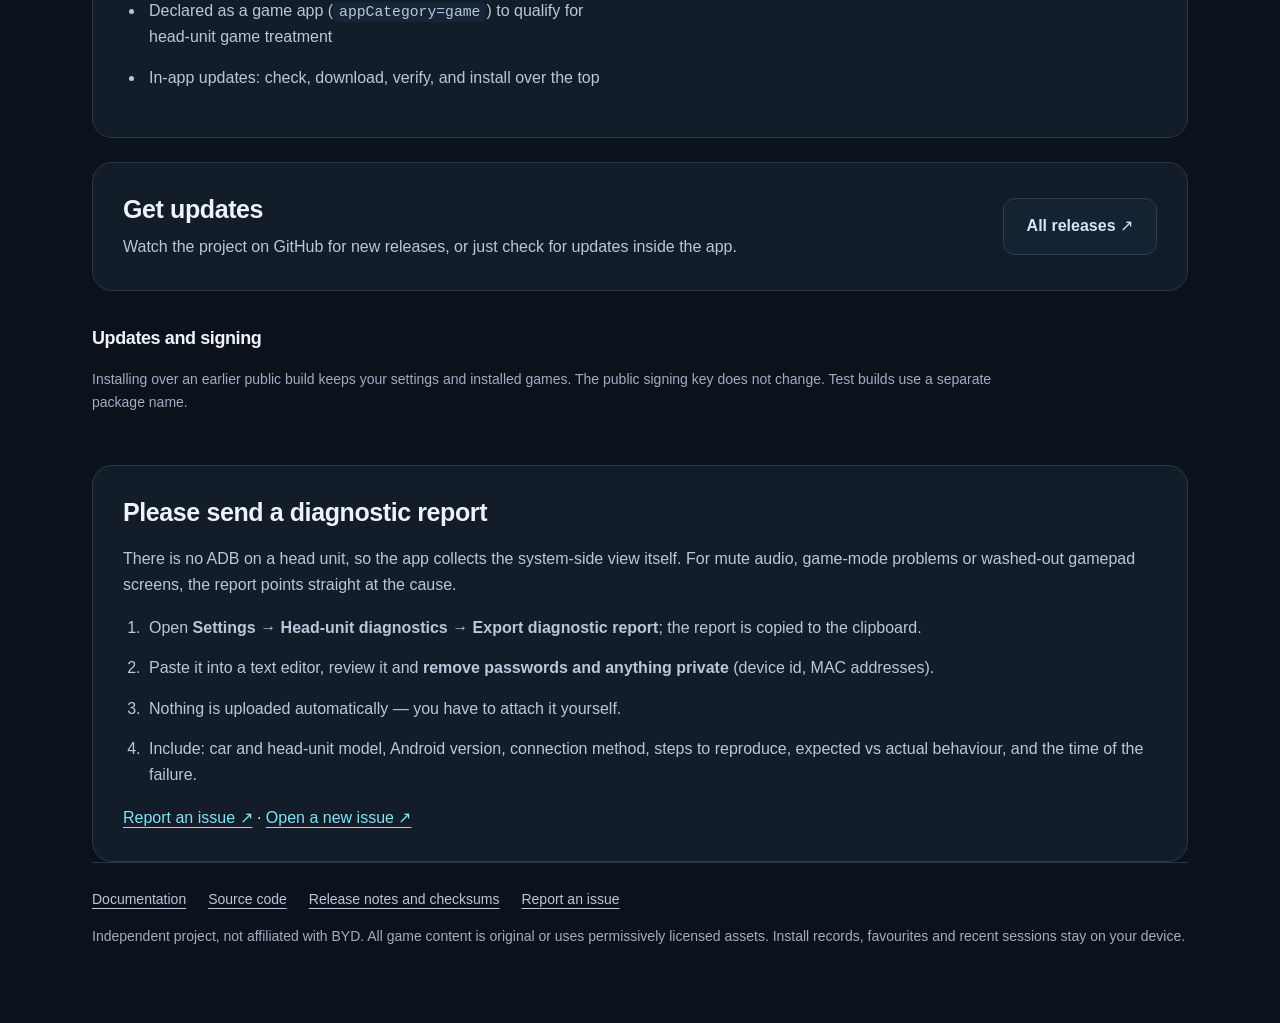
==== commit 77ed9376: "docs: V1.19 内置模拟器 + 音频卡顿修复 + 站点与校验和同步 - 文档站（中/英）更新到 1.19：内置模拟器、PCM 中转采样率对齐、媒体通道开关   真正生效、启动白屏消除、大厅合成" ====
--- a/docs/en/index.html
+++ b/docs/en/index.html
@@ -30,7 +30,7 @@
 
 <section class="hero">
   <div class="meta">
-    <span class="badge">Public beta · <bdi id="ver">1.17</bdi></span>
+    <span class="badge">Public beta · <bdi id="ver">1.19</bdi></span>
   </div>
   <h1>Your head unit.<br>Your arcade.</h1>
   <p class="intro">A landscape game centre for BYD DiLink and other Android car head units. Open and play, every game supports a gamepad, works offline, and needs no account, no login and no subscription.</p>
@@ -76,15 +76,18 @@
 
   <section class="card">
     <span class="eyebrow">02</span>
-    <h2>What's new in 1.17</h2>
+    <h2>What's new in 1.19</h2>
     <ul>
-      <li><strong>Web audio PCM relay</strong>: web audio no longer relies on Chromium's own output route (dropped by the head unit). It is captured as PCM in the page and played by a native AudioTrack — a path verified audible on all channels 1–20 on a real car.</li>
-      <li><strong>Fixed the empty diagnostic tone</strong>: the WAV used for the A/B comparison had a zero-length data chunk, so group A never produced any sound and that comparison was invalid. It now synthesises real audio on the fly.</li>
-      <li><strong>Diagnostics now report where audio routes</strong>: every active playback stream carries a deviceId and device name.</li>
-      <li><strong>Fixed the "web audio via media channel" switch</strong>: it passed a node object where a device id string was required, so Chromium threw and silently fell back — the switch never actually did anything.</li>
-      <li>The audio shim now lives in its own asset file, so the app and the automated probe run the exact same code.</li>
+      <li><strong>Built-in emulator</strong>: a new "Emulator" card in the hall, with the EmulatorJS 4.2.3 runtime and three cores (FCEUmm for NES, Gambatte for Game Boy, mGBA for GBA). <strong>The app ships no third-party game content</strong> — drop your own ROMs into the <code>rom/</code> folder or upload them from the admin page; gamepad, touch and keyboard all work.</li>
+      <li><strong>Upload ROMs from the admin page</strong>: pick a <code>.nes</code> / <code>.gb</code> / <code>.gba</code> file and the server packages and hosts it — the card then shows up in the car hall on the next refresh.</li>
+      <li><strong>Web audio PCM relay no longer stutters</strong>: the real car reported "sound, but very choppy". The cause was a sample-rate mismatch — the page's AudioContext runs at 48000Hz while the native output was 24000Hz. The actual rate is now passed along with the PCM and resampled natively (48k→24k, off the JS thread so slow head units stay responsive), and playback waits for 150ms of buffered audio.</li>
+      <li><strong>The "web audio via media channel" switch now actually works</strong>: it used to build the MediaStreamDestination inside a separate probe context that the game's own context never connected to — so the switch had never been on. It is now created inside each game context and that context's <code>destination</code> is overridden.</li>
+      <li><strong>No more white flash on startup</strong>: the WebView's default white background flashed before the splash appeared; it now matches the app's dark theme.</li>
+      <li><strong>Faster lobby scrolling</strong>: composited layers dropped from 10 to 1 (only the centre card and the one being dragged keep a layer) and the reflection no longer re-rasterises offscreen every frame. Measured at 1920×984 @1.5x with 4× CPU throttling: a solid 60fps, zero dropped frames, zero long tasks.</li>
+      <li><strong>APK is 12.8MB smaller</strong>: the bundled zip of each built-in game duplicated the game itself, and Android WebView has no Service Worker, so built-in games never needed downloading anyway — they are now simply marked as installed, saving both a download and the duplicated payload.</li>
+      <li>New game "Goldlift" (original): a one-button grapple-mining game, 60 seconds a round. Diagnostics also now report the WebView's graphics capability and display refresh rate.</li>
     </ul>
-    <a href="https://github.com/hacksmo/free-game-hub/releases/tag/v1.17">Release notes and checksums ↗</a>
+    <a href="https://github.com/hacksmo/free-game-hub/releases/tag/v1.19">Release notes and checksums ↗</a>
     <h3>Before you try it</h3>
     <p>This is a public beta. Head-unit firmware varies a lot, so audio, gamepads and the install flow may need per-car tuning. On slower units keep "head-unit performance mode" on (default): it disables the animated background and depth-of-field blur.</p>
   </section>
@@ -95,7 +98,7 @@
     <div>
       <h2>Highlights</h2>
       <ul>
-        <li>10 original games, all with gamepad support (standard mapping) plus touch and keyboard</li>
+        <li>12 built-in games (including the built-in emulator), all with gamepad support (standard mapping) plus touch and keyboard</li>
         <li>Plays offline: game bundles are loaded locally, so it keeps working without a connection</li>
         <li>CoverFlow cover-flow lobby, cinematic poster art and three built-in themes</li>
         <li>Detail pages fit on one screen — no scrolling needed</li>
@@ -145,7 +148,7 @@
   <nav>
     <a href="https://github.com/hacksmo/free-game-hub/blob/main/README.md">Documentation</a>
     <a href="https://github.com/hacksmo/free-game-hub">Source code</a>
-    <a href="https://github.com/hacksmo/free-game-hub/releases/tag/v1.17">Release notes and checksums</a>
+    <a href="https://github.com/hacksmo/free-game-hub/releases/tag/v1.19">Release notes and checksums</a>
     <a href="https://github.com/hacksmo/free-game-hub/issues">Report an issue</a>
   </nav>
   <p>Independent project, not affiliated with BYD. All game content is original or uses permissively licensed assets. Install records, favourites and recent sessions stay on your device.</p>
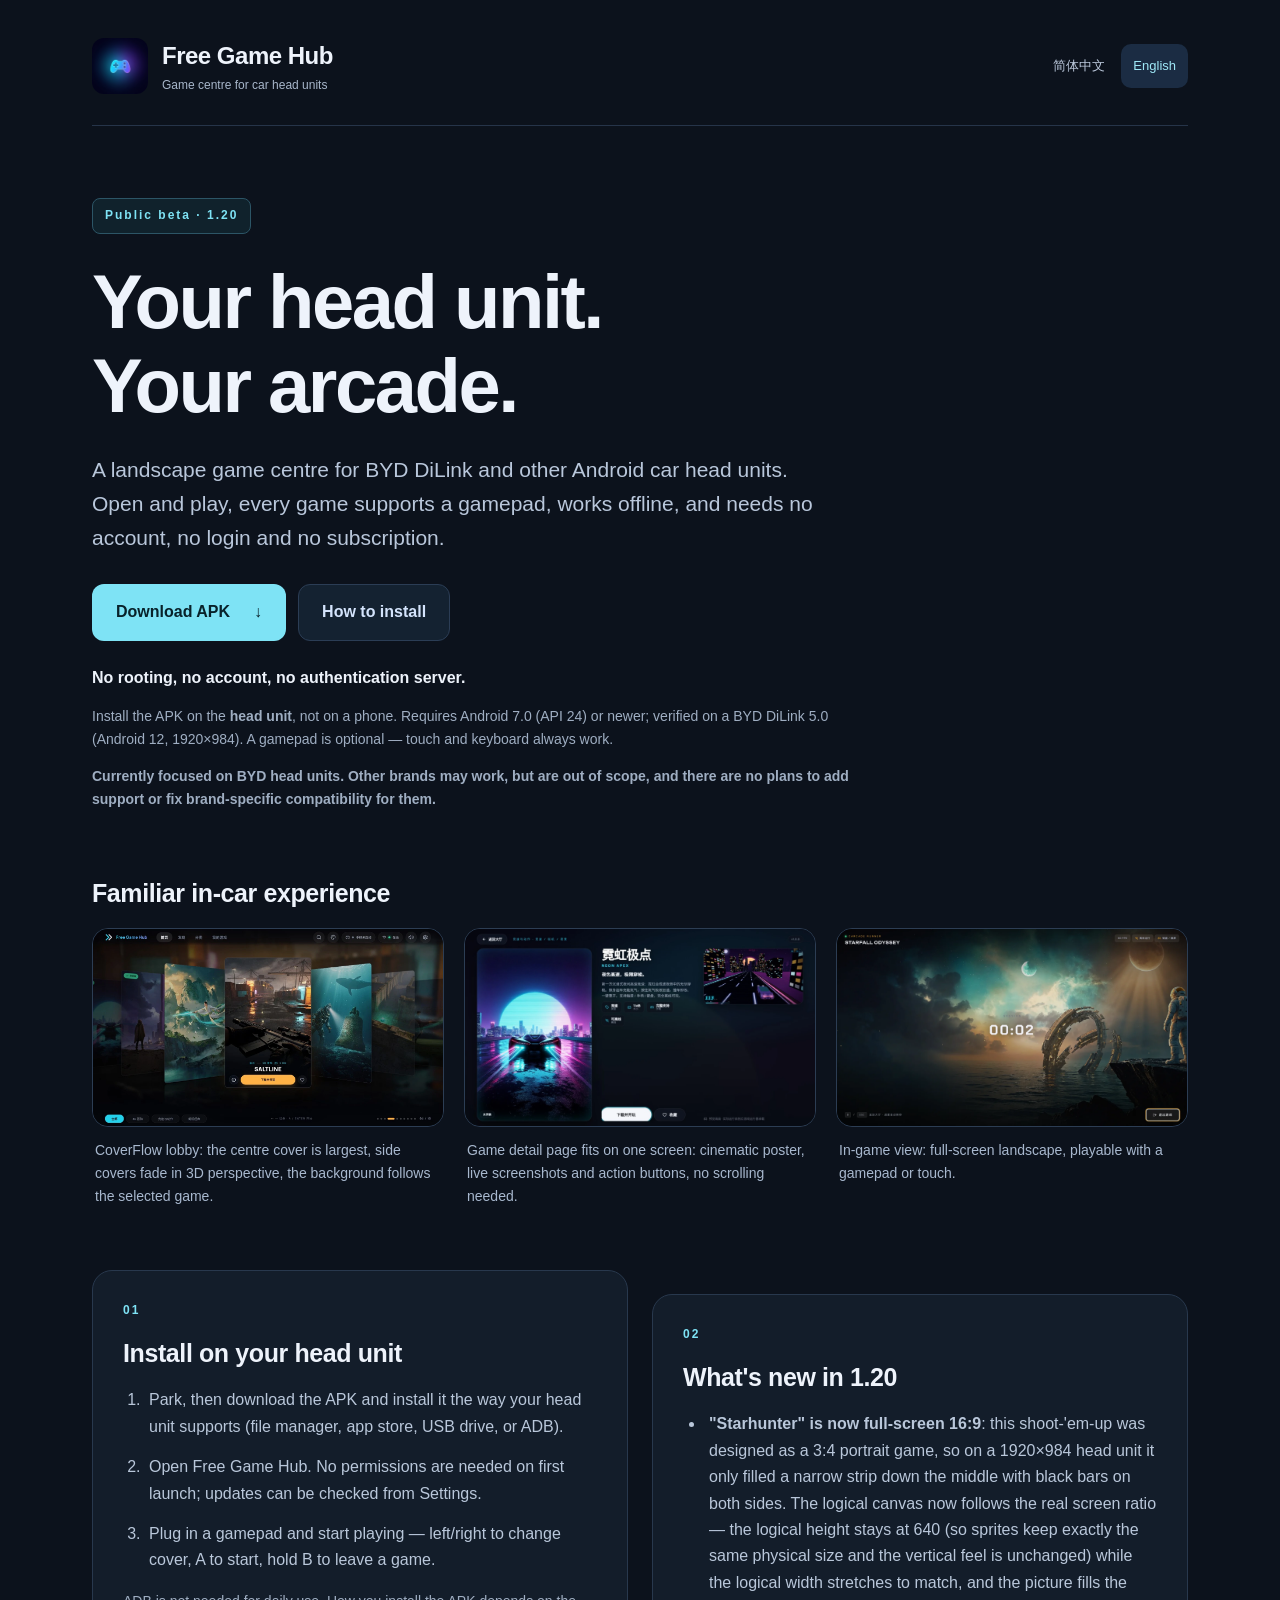
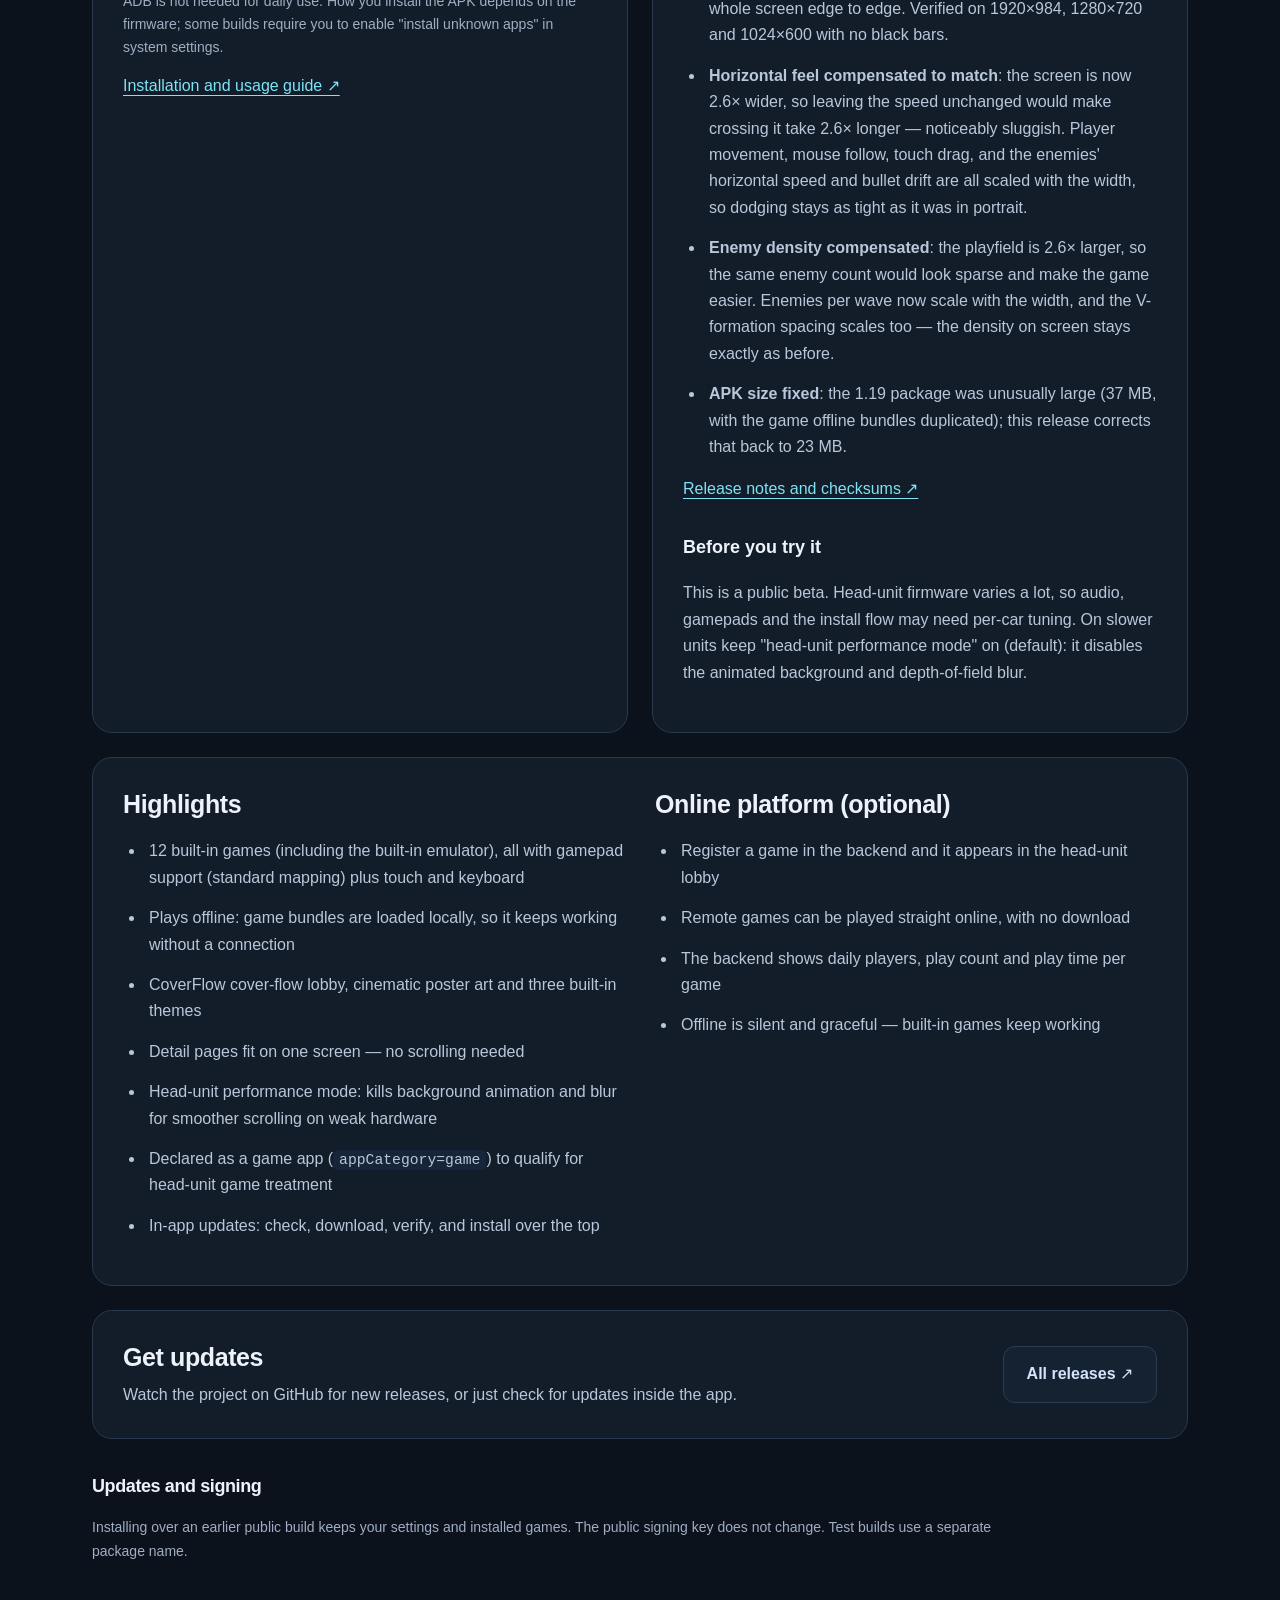
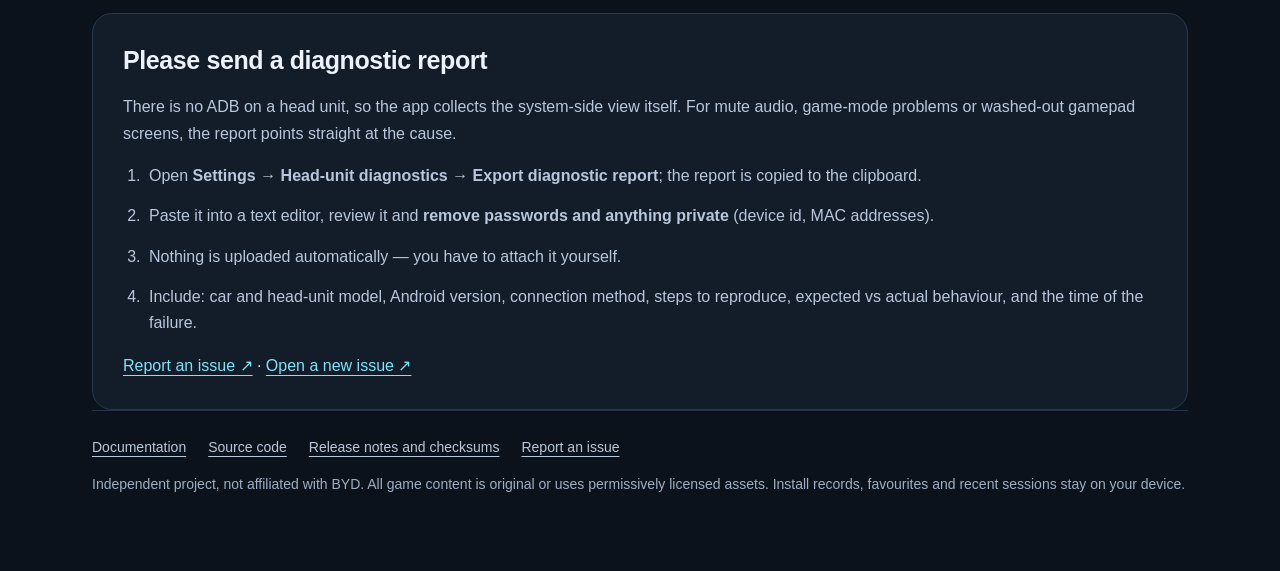
==== commit 1b07f0c6: "docs: V1.20 星际猎手改 16:9 全屏 + 横向手感与密度补偿 「星际猎手」原为 3:4 竖版打飞机，在车机 1920×984 上只占中间一条窄带、 两侧全黑。改为按屏幕实际比例铺满整屏。" ====
--- a/docs/en/index.html
+++ b/docs/en/index.html
@@ -30,7 +30,7 @@
 
 <section class="hero">
   <div class="meta">
-    <span class="badge">Public beta · <bdi id="ver">1.19</bdi></span>
+    <span class="badge">Public beta · <bdi id="ver">1.20</bdi></span>
   </div>
   <h1>Your head unit.<br>Your arcade.</h1>
   <p class="intro">A landscape game centre for BYD DiLink and other Android car head units. Open and play, every game supports a gamepad, works offline, and needs no account, no login and no subscription.</p>
@@ -76,18 +76,14 @@
 
   <section class="card">
     <span class="eyebrow">02</span>
-    <h2>What's new in 1.19</h2>
+    <h2>What's new in 1.20</h2>
     <ul>
-      <li><strong>Built-in emulator</strong>: a new "Emulator" card in the hall, with the EmulatorJS 4.2.3 runtime and three cores (FCEUmm for NES, Gambatte for Game Boy, mGBA for GBA). <strong>The app ships no third-party game content</strong> — drop your own ROMs into the <code>rom/</code> folder or upload them from the admin page; gamepad, touch and keyboard all work.</li>
-      <li><strong>Upload ROMs from the admin page</strong>: pick a <code>.nes</code> / <code>.gb</code> / <code>.gba</code> file and the server packages and hosts it — the card then shows up in the car hall on the next refresh.</li>
-      <li><strong>Web audio PCM relay no longer stutters</strong>: the real car reported "sound, but very choppy". The cause was a sample-rate mismatch — the page's AudioContext runs at 48000Hz while the native output was 24000Hz. The actual rate is now passed along with the PCM and resampled natively (48k→24k, off the JS thread so slow head units stay responsive), and playback waits for 150ms of buffered audio.</li>
-      <li><strong>The "web audio via media channel" switch now actually works</strong>: it used to build the MediaStreamDestination inside a separate probe context that the game's own context never connected to — so the switch had never been on. It is now created inside each game context and that context's <code>destination</code> is overridden.</li>
-      <li><strong>No more white flash on startup</strong>: the WebView's default white background flashed before the splash appeared; it now matches the app's dark theme.</li>
-      <li><strong>Faster lobby scrolling</strong>: composited layers dropped from 10 to 1 (only the centre card and the one being dragged keep a layer) and the reflection no longer re-rasterises offscreen every frame. Measured at 1920×984 @1.5x with 4× CPU throttling: a solid 60fps, zero dropped frames, zero long tasks.</li>
-      <li><strong>APK is 12.8MB smaller</strong>: the bundled zip of each built-in game duplicated the game itself, and Android WebView has no Service Worker, so built-in games never needed downloading anyway — they are now simply marked as installed, saving both a download and the duplicated payload.</li>
-      <li>New game "Goldlift" (original): a one-button grapple-mining game, 60 seconds a round. Diagnostics also now report the WebView's graphics capability and display refresh rate.</li>
+      <li><strong>"Starhunter" is now full-screen 16:9</strong>: this shoot-'em-up was designed as a 3:4 portrait game, so on a 1920×984 head unit it only filled a narrow strip down the middle with black bars on both sides. The logical canvas now follows the real screen ratio — the logical height stays at 640 (so sprites keep exactly the same physical size and the vertical feel is unchanged) while the logical width stretches to match, and the picture fills the whole screen edge to edge. Verified on 1920×984, 1280×720 and 1024×600 with no black bars.</li>
+      <li><strong>Horizontal feel compensated to match</strong>: the screen is now 2.6× wider, so leaving the speed unchanged would make crossing it take 2.6× longer — noticeably sluggish. Player movement, mouse follow, touch drag, and the enemies' horizontal speed and bullet drift are all scaled with the width, so dodging stays as tight as it was in portrait.</li>
+      <li><strong>Enemy density compensated</strong>: the playfield is 2.6× larger, so the same enemy count would look sparse and make the game easier. Enemies per wave now scale with the width, and the V-formation spacing scales too — the density on screen stays exactly as before.</li>
+      <li><strong>APK size fixed</strong>: the 1.19 package was unusually large (37 MB, with the game offline bundles duplicated); this release corrects that back to 23 MB.</li>
     </ul>
-    <a href="https://github.com/hacksmo/free-game-hub/releases/tag/v1.19">Release notes and checksums ↗</a>
+    <a href="https://github.com/hacksmo/free-game-hub/releases/tag/v1.20">Release notes and checksums ↗</a>
     <h3>Before you try it</h3>
     <p>This is a public beta. Head-unit firmware varies a lot, so audio, gamepads and the install flow may need per-car tuning. On slower units keep "head-unit performance mode" on (default): it disables the animated background and depth-of-field blur.</p>
   </section>
@@ -148,7 +144,7 @@
   <nav>
     <a href="https://github.com/hacksmo/free-game-hub/blob/main/README.md">Documentation</a>
     <a href="https://github.com/hacksmo/free-game-hub">Source code</a>
-    <a href="https://github.com/hacksmo/free-game-hub/releases/tag/v1.19">Release notes and checksums</a>
+    <a href="https://github.com/hacksmo/free-game-hub/releases/tag/v1.20">Release notes and checksums</a>
     <a href="https://github.com/hacksmo/free-game-hub/issues">Report an issue</a>
   </nav>
   <p>Independent project, not affiliated with BYD. All game content is original or uses permissively licensed assets. Install records, favourites and recent sessions stay on your device.</p>
